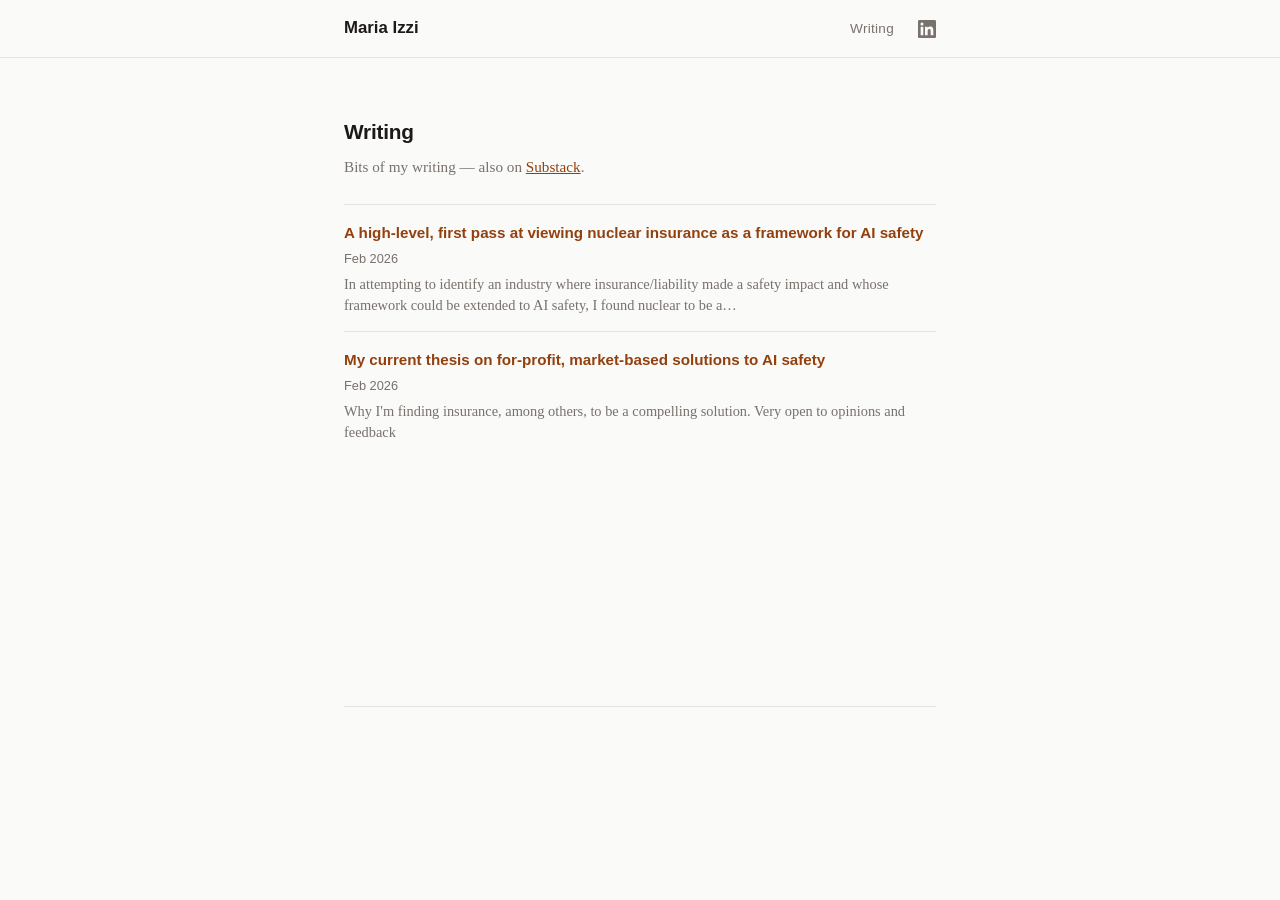
==== writing.html @ d12807e5 "edited bio" ====
<!DOCTYPE html>
<html lang="en">
<head>
    <meta charset="UTF-8">
    <meta name="viewport" content="width=device-width, initial-scale=1.0">
    <title>Writing — Maria Izzi</title>
    <link rel="stylesheet" href="style.css">
</head>
<body>

<nav>
    <div class="nav-inner">
        <a href="index.html" class="nav-name">Maria Izzi</a>
        <div class="nav-links">
            <a href="writing.html">Writing</a>
            <a href="https://www.linkedin.com/in/maria-izzi/" class="nav-linkedin" target="_blank" rel="noopener" aria-label="LinkedIn">
                <svg xmlns="http://www.w3.org/2000/svg" width="18" height="18" viewBox="0 0 24 24" fill="currentColor">
                    <path d="M20.447 20.452h-3.554v-5.569c0-1.328-.027-3.037-1.852-3.037-1.853 0-2.136 1.445-2.136 2.939v5.667H9.351V9h3.414v1.561h.046c.477-.9 1.637-1.85 3.37-1.85 3.601 0 4.267 2.37 4.267 5.455v6.286zM5.337 7.433a2.062 2.062 0 0 1-2.063-2.065 2.064 2.064 0 1 1 2.063 2.065zm1.782 13.019H3.555V9h3.564v11.452zM22.225 0H1.771C.792 0 0 .774 0 1.729v20.542C0 23.227.792 24 1.771 24h20.451C23.2 24 24 23.227 24 22.271V1.729C24 .774 23.2 0 22.222 0h.003z"/>
                </svg>
            </a>
        </div>
    </div>
</nav>

<main>

    <!-- ===== WRITING ===== -->
    <section id="writing">
        <h2>Writing</h2>
        <p class="section-intro">Bits of my writing — also on <a href="https://izzimaria.substack.com/">Substack</a>.</p>

        <!-- Posts loaded automatically from posts.json -->
        <div class="substack-feed-embed"
             data-substack-url="izzimaria.substack.com"
             data-posts="10"
             data-show-images="false"
             data-show-dates="true">
        </div>

        <!-- Substack subscribe embed -->
        <div class="substack-embed">
            <iframe src="https://izzimaria.substack.com/embed" width="100%" height="150" frameborder="0" scrolling="no"></iframe>
        </div>
    </section>

    <script src="embed-substack-rss.js"></script>

</main>

</body>
</html>
---- style.css ----
/* ========================================
   PERSONAL SITE — STYLE
   Edit colors/fonts below to customize.
   ======================================== */

:root {
    --color-bg: #fafaf9;
    --color-text: #1c1917;
    --color-muted: #78716c;
    --color-accent: #b45309;
    --color-link: #92400e;
    --color-border: #e7e5e4;
    --font-body: 'Georgia', 'Times New Roman', serif;
    --font-heading: -apple-system, 'Segoe UI', Helvetica, Arial, sans-serif;
    --max-width: 640px;
}

/* Reset */
*, *::before, *::after {
    margin: 0;
    padding: 0;
    box-sizing: border-box;
}

body {
    font-family: var(--font-body);
    background: var(--color-bg);
    color: var(--color-text);
    line-height: 1.7;
    font-size: 17px;
    -webkit-font-smoothing: antialiased;
}

/* Nav */
nav {
    position: sticky;
    top: 0;
    background: var(--color-bg);
    border-bottom: 1px solid var(--color-border);
    z-index: 10;
}

.nav-inner {
    max-width: var(--max-width);
    margin: 0 auto;
    padding: 0.9rem 1.5rem;
    display: flex;
    justify-content: space-between;
    align-items: center;
}

.nav-name {
    font-family: var(--font-heading);
    font-weight: 700;
    font-size: 1.05rem;
    text-decoration: none;
    color: var(--color-text);
}

.nav-links {
    display: flex;
    gap: 1.5rem;
}

.nav-links a {
    font-family: var(--font-heading);
    font-size: 0.85rem;
    text-decoration: none;
    color: var(--color-muted);
    letter-spacing: 0.02em;
    transition: color 0.2s;
}

.nav-links a:hover {
    color: var(--color-text);
}

.nav-linkedin {
    display: flex;
    align-items: center;
    color: var(--color-muted);
    transition: color 0.2s;
}

.nav-linkedin:hover {
    color: var(--color-text);
}

/* Main */
main {
    max-width: var(--max-width);
    margin: 0 auto;
    padding: 0 1.5rem;
}

section {
    padding: 3.5rem 0;
    border-bottom: 1px solid var(--color-border);
}

section:last-child {
    border-bottom: none;
}

h1 {
    font-family: var(--font-heading);
    font-size: 2rem;
    font-weight: 700;
    margin-bottom: 0.4rem;
    letter-spacing: -0.02em;
}

h2 {
    font-family: var(--font-heading);
    font-size: 1.3rem;
    font-weight: 700;
    margin-bottom: 0.3rem;
    letter-spacing: -0.01em;
}

/* About header with photo */
.about-header {
    display: flex;
    align-items: center;
    gap: 1.5rem;
    margin-bottom: 1.5rem;
}

.headshot {
    width: 110px;
    height: 110px;
    border-radius: 50%;
    object-fit: cover;
    flex-shrink: 0;
}

.about-header h1 {
    margin-bottom: 0.3rem;
}

.tagline {
    font-size: 1.1rem;
    color: var(--color-muted);
    margin-bottom: 0;
}

.bio p {
    margin-bottom: 1rem;
}

.section-intro {
    color: var(--color-muted);
    margin-bottom: 1.5rem;
    font-size: 0.95rem;
}

/* Item lists (research & writing) */
.item-list {
    list-style: none;
}

.item-list li {
    display: flex;
    gap: 1.2rem;
    padding: 0.9rem 0;
    border-top: 1px solid var(--color-border);
    align-items: baseline;
}

.item-date {
    font-family: var(--font-heading);
    font-size: 0.8rem;
    color: var(--color-muted);
    min-width: 5rem;
    flex-shrink: 0;
}

.item-title {
    font-family: var(--font-heading);
    font-weight: 600;
    font-size: 0.95rem;
    color: var(--color-link);
    text-decoration: none;
    transition: color 0.2s;
}

.item-title:hover {
    color: var(--color-accent);
    text-decoration: underline;
}

.item-desc {
    font-size: 0.9rem;
    color: var(--color-muted);
    margin-top: 0.25rem;
    line-height: 1.5;
}

/* Links */
a {
    color: var(--color-link);
    transition: color 0.2s;
}

a:hover {
    color: var(--color-accent);
}

/* Substack feed cards */
.substack-feed-embed {
    display: grid;
    gap: 0;
}

.substack-card {
    display: block;
    text-decoration: none;
    color: inherit;
    padding: 0.9rem 0;
    border-top: 1px solid var(--color-border);
    transition: background 0.15s;
}

.substack-card:hover {
    background: rgba(0, 0, 0, 0.02);
}

.substack-post {
    display: flex;
    gap: 1rem;
    align-items: flex-start;
}

.substack-thumbnail {
    width: 100px;
    height: 100px;
    object-fit: cover;
    border-radius: 6px;
    flex-shrink: 0;
}

.substack-title {
    font-family: var(--font-heading);
    font-weight: 600;
    font-size: 0.95rem;
    color: var(--color-link);
    margin: 0;
    transition: color 0.2s;
}

.substack-card:hover .substack-title {
    color: var(--color-accent);
}

.substack-date {
    font-family: var(--font-heading);
    font-size: 0.8rem;
    color: var(--color-muted);
    margin-top: 0.15rem;
}

.substack-desc {
    font-size: 0.9rem;
    color: var(--color-muted);
    margin-top: 0.25rem;
    line-height: 1.5;
}

.substack-skeleton {
    color: var(--color-muted);
    font-size: 0.9rem;
    padding: 1rem 0;
}

.substack-error {
    color: var(--color-muted);
    font-size: 0.9rem;
}

.substack-error a {
    color: var(--color-link);
}

/* Substack subscribe embed */
.substack-embed {
    margin-top: 2rem;
    border-radius: 6px;
    overflow: hidden;
}

/* Contact / social */
#contact p {
    margin-bottom: 1rem;
}

.social-links {
    display: flex;
    gap: 1.5rem;
}

.social-links a {
    font-family: var(--font-heading);
    font-size: 0.9rem;
    text-decoration: none;
    color: var(--color-muted);
    border-bottom: 1px solid var(--color-border);
    padding-bottom: 1px;
    transition: color 0.2s, border-color 0.2s;
}

.social-links a:hover {
    color: var(--color-text);
    border-color: var(--color-text);
}

/* Footer */
footer {
    max-width: var(--max-width);
    margin: 0 auto;
    padding: 2rem 1.5rem;
    text-align: center;
}

footer p {
    font-family: var(--font-heading);
    font-size: 0.8rem;
    color: var(--color-muted);
}

/* Mobile */
@media (max-width: 600px) {
    body {
        font-size: 16px;
    }

    h1 {
        font-size: 1.6rem;
    }

    .about-header {
        flex-direction: column;
        text-align: center;
    }

    .nav-links {
        gap: 1rem;
    }

    .item-list li {
        flex-direction: column;
        gap: 0.2rem;
    }

    .item-date {
        min-width: auto;
    }

    section {
        padding: 2.5rem 0;
    }
}
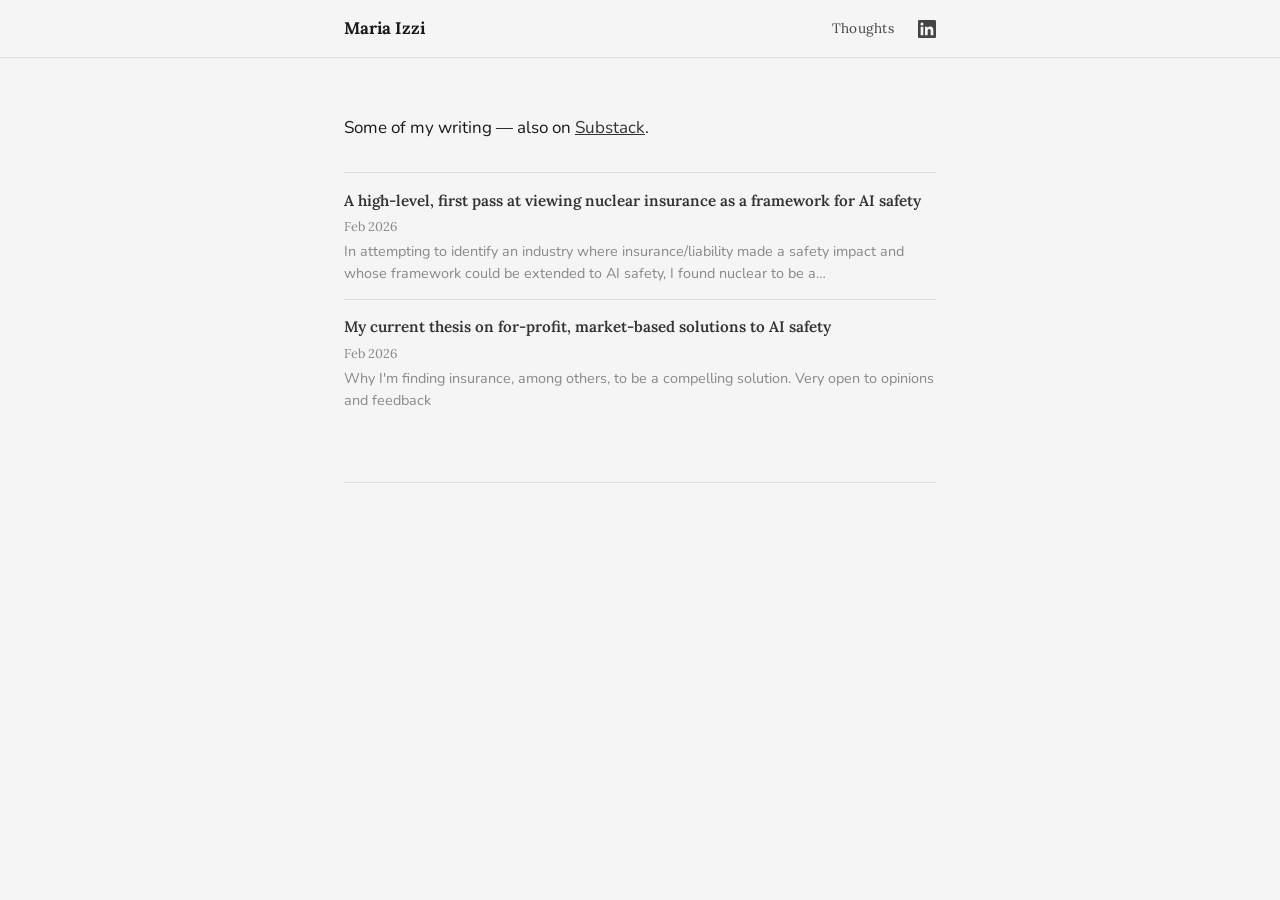
==== commit fcac4ba2: "color edits" ====
--- a/writing.html
+++ b/writing.html
@@ -3,7 +3,10 @@
 <head>
     <meta charset="UTF-8">
     <meta name="viewport" content="width=device-width, initial-scale=1.0">
-    <title>Writing — Maria Izzi</title>
+    <title>Thoughts — Maria Izzi</title>
+    <link rel="preconnect" href="https://fonts.googleapis.com">
+    <link rel="preconnect" href="https://fonts.gstatic.com" crossorigin>
+    <link href="https://fonts.googleapis.com/css2?family=Lora:wght@400;600;700&family=Nunito:wght@400;500;600;700&display=swap" rel="stylesheet">
     <link rel="stylesheet" href="style.css">
 </head>
 <body>
@@ -12,7 +15,7 @@
     <div class="nav-inner">
         <a href="index.html" class="nav-name">Maria Izzi</a>
         <div class="nav-links">
-            <a href="writing.html">Writing</a>
+            <a href="writing.html">Thoughts</a>
             <a href="https://www.linkedin.com/in/maria-izzi/" class="nav-linkedin" target="_blank" rel="noopener" aria-label="LinkedIn">
                 <svg xmlns="http://www.w3.org/2000/svg" width="18" height="18" viewBox="0 0 24 24" fill="currentColor">
                     <path d="M20.447 20.452h-3.554v-5.569c0-1.328-.027-3.037-1.852-3.037-1.853 0-2.136 1.445-2.136 2.939v5.667H9.351V9h3.414v1.561h.046c.477-.9 1.637-1.85 3.37-1.85 3.601 0 4.267 2.37 4.267 5.455v6.286zM5.337 7.433a2.062 2.062 0 0 1-2.063-2.065 2.064 2.064 0 1 1 2.063 2.065zm1.782 13.019H3.555V9h3.564v11.452zM22.225 0H1.771C.792 0 0 .774 0 1.729v20.542C0 23.227.792 24 1.771 24h20.451C23.2 24 24 23.227 24 22.271V1.729C24 .774 23.2 0 22.222 0h.003z"/>
@@ -26,8 +29,8 @@
 
     <!-- ===== WRITING ===== -->
     <section id="writing">
-        <h2>Writing</h2>
-        <p class="section-intro">Bits of my writing — also on <a href="https://izzimaria.substack.com/">Substack</a>.</p>
+        <p>Some of my writing — also on <a href="https://izzimaria.substack.com/">Substack</a>.</p>
+        <br>
 
         <!-- Posts loaded automatically from posts.json -->
         <div class="substack-feed-embed"
@@ -37,10 +40,6 @@
              data-show-dates="true">
         </div>
 
-        <!-- Substack subscribe embed -->
-        <div class="substack-embed">
-            <iframe src="https://izzimaria.substack.com/embed" width="100%" height="150" frameborder="0" scrolling="no"></iframe>
-        </div>
     </section>
 
     <script src="embed-substack-rss.js"></script>
--- a/style.css
+++ b/style.css
@@ -4,14 +4,14 @@
    ======================================== */
 
 :root {
-    --color-bg: #fafaf9;
-    --color-text: #1c1917;
-    --color-muted: #78716c;
-    --color-accent: #b45309;
-    --color-link: #92400e;
-    --color-border: #e7e5e4;
-    --font-body: 'Georgia', 'Times New Roman', serif;
-    --font-heading: -apple-system, 'Segoe UI', Helvetica, Arial, sans-serif;
+    --color-bg: #f5f5f5;
+    --color-text: #1a1a1a;
+    --color-muted: #888888;
+    --color-accent: #444444;
+    --color-link: #333333;
+    --color-border: #e0e0e0;
+    --font-body: 'Nunito', 'Helvetica Neue', Arial, sans-serif;
+    --font-heading: 'Lora', 'Georgia', serif;
     --max-width: 640px;
 }
 
@@ -66,7 +66,7 @@
     font-family: var(--font-heading);
     font-size: 0.85rem;
     text-decoration: none;
-    color: var(--color-muted);
+    color: #444444;
     letter-spacing: 0.02em;
     transition: color 0.2s;
 }
@@ -108,6 +108,7 @@
     font-weight: 700;
     margin-bottom: 0.4rem;
     letter-spacing: -0.02em;
+    color: #000000;
 }
 
 h2 {
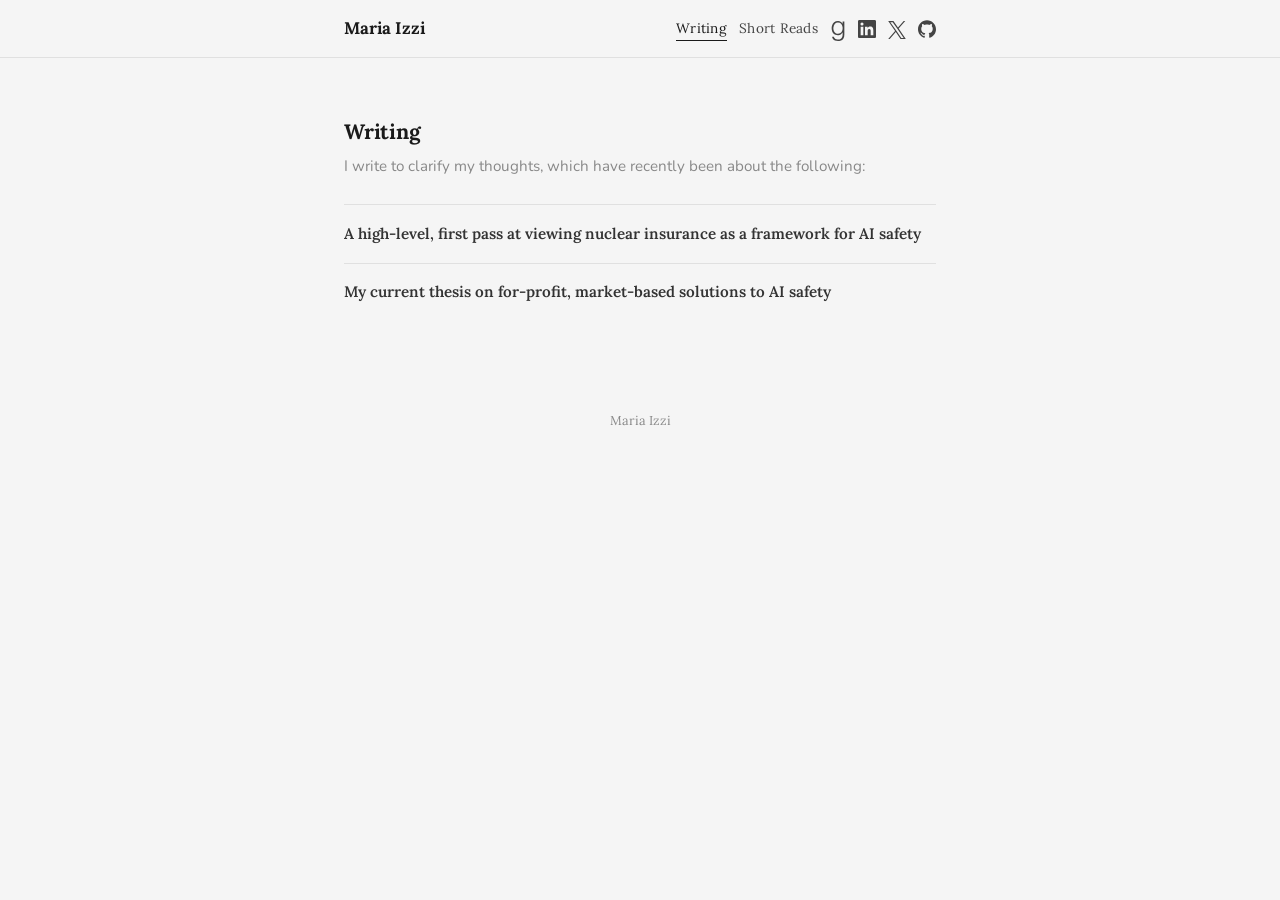
==== commit 0bec2142: "added github for paper annotations" ====
--- a/writing.html
+++ b/writing.html
@@ -3,7 +3,7 @@
 <head>
     <meta charset="UTF-8">
     <meta name="viewport" content="width=device-width, initial-scale=1.0">
-    <title>Thoughts — Maria Izzi</title>
+    <title>Writing — Maria Izzi</title>
     <link rel="preconnect" href="https://fonts.googleapis.com">
     <link rel="preconnect" href="https://fonts.gstatic.com" crossorigin>
     <link href="https://fonts.googleapis.com/css2?family=Lora:wght@400;600;700&family=Nunito:wght@400;500;600;700&display=swap" rel="stylesheet">
@@ -14,11 +14,29 @@
 <nav>
     <div class="nav-inner">
         <a href="index.html" class="nav-name">Maria Izzi</a>
-        <div class="nav-links">
-            <a href="writing.html">Thoughts</a>
+        <div class="nav-links" style="display: flex; gap: 12px; align-items: center;">
+            <a href="writing.html" class="active">Writing</a>
+            <a href="https://github.com/izzimaria/paper-notes/blob/main/README.md" class="nav-papers" target="_blank" rel="noopener" aria-label="Papers">
+                Short Reads
+            </a>
+            <a href="https://www.goodreads.com/user/show/192901467-maria" class="nav-goodreads" target="_blank" rel="noopener" aria-label="Goodreads">
+                <svg xmlns="http://www.w3.org/2000/svg" width="16" height="20" viewBox="0 0 384 512" fill="currentColor" style="margin-top: 4px;">
+                    <path d="M42.6 403.3h2.8c12.7 0 25.5 0 38.2.1 1.6 0 3.1-.4 3.6 2.1 7.1 34.9 30 54.6 62.9 63.9 26.9 7.6 54.1 7.8 81.3 1.8 33.8-7.4 56-28.3 68-60.4 8-21.5 10.7-43.8 11-66.5.1-5.8.3-47-.2-52.8l-.9-.3c-.8 1.5-1.7 2.9-2.5 4.4-22.1 43.1-61.3 67.4-105.4 69.1-103 4-169.4-57-172-176.2-.5-23.7 1.8-46.9 8.3-69.7C58.3 47.7 112.3.6 191.6 0c61.3-.4 101.5 38.7 116.2 70.3.5 1.1 1.3 2.3 2.4 1.9V10.6h44.3c0 280.3.1 332.2.1 332.2-.1 78.5-26.7 143.7-103 162.2-69.5 16.9-159 4.8-196-57.2-8-13.5-11.8-28.3-13-44.5zM188.9 36.5c-52.5-.5-108.5 40.7-115 133.8-4.1 59 14.8 122.2 71.5 148.6 27.6 12.9 74.3 15 108.3-8.7 47.6-33.2 62.7-97 54.8-154-9.7-71.1-47.8-120-119.6-119.7z"/>
+                </svg>
+            </a>
             <a href="https://www.linkedin.com/in/maria-izzi/" class="nav-linkedin" target="_blank" rel="noopener" aria-label="LinkedIn">
                 <svg xmlns="http://www.w3.org/2000/svg" width="18" height="18" viewBox="0 0 24 24" fill="currentColor">
                     <path d="M20.447 20.452h-3.554v-5.569c0-1.328-.027-3.037-1.852-3.037-1.853 0-2.136 1.445-2.136 2.939v5.667H9.351V9h3.414v1.561h.046c.477-.9 1.637-1.85 3.37-1.85 3.601 0 4.267 2.37 4.267 5.455v6.286zM5.337 7.433a2.062 2.062 0 0 1-2.063-2.065 2.064 2.064 0 1 1 2.063 2.065zm1.782 13.019H3.555V9h3.564v11.452zM22.225 0H1.771C.792 0 0 .774 0 1.729v20.542C0 23.227.792 24 1.771 24h20.451C23.2 24 24 23.227 24 22.271V1.729C24 .774 23.2 0 22.222 0h.003z"/>
+                </svg>
+            </a>
+            <a href="https://x.com/mariaizzi_" class="nav-x" target="_blank" rel="noopener" aria-label="X">
+                <svg xmlns="http://www.w3.org/2000/svg" width="18" height="18" viewBox="0 0 24 24" fill="currentColor" style="margin-top: 2px;">
+                    <path d="M14.234 10.162 22.977 0h-2.072l-7.591 8.824L7.251 0H.258l9.168 13.343L.258 24H2.33l8.016-9.318L16.749 24h6.993zm-2.837 3.299-.929-1.329L3.076 1.56h3.182l5.965 8.532.929 1.329 7.754 11.09h-3.182z"/>
+                </svg>
+            </a>
+            <a href="https://github.com/izzimaria" class="nav-github" target="_blank" rel="noopener" aria-label="GitHub">
+                <svg xmlns="http://www.w3.org/2000/svg" width="18" height="18" viewBox="0 0 24 24" fill="currentColor">
+                    <path d="M12 .297c-6.63 0-12 5.373-12 12 0 5.303 3.438 9.8 8.205 11.385.6.113.82-.258.82-.577 0-.285-.01-1.04-.015-2.04-3.338.724-4.042-1.61-4.042-1.61C4.422 18.07 3.633 17.7 3.633 17.7c-1.087-.744.084-.729.084-.729 1.205.084 1.838 1.236 1.838 1.236 1.07 1.835 2.809 1.305 3.495.998.108-.776.417-1.305.76-1.605-2.665-.3-5.466-1.332-5.466-5.93 0-1.31.465-2.38 1.235-3.22-.135-.303-.54-1.523.105-3.176 0 0 1.005-.322 3.3 1.23.96-.267 1.98-.399 3-.405 1.02.006 2.04.138 3 .405 2.28-1.552 3.285-1.23 3.285-1.23.645 1.653.24 2.873.12 3.176.765.84 1.23 1.91 1.23 3.22 0 4.61-2.805 5.625-5.475 5.92.42.36.81 1.096.81 2.22 0 1.606-.015 2.896-.015 3.286 0 .315.21.69.825.57C20.565 22.092 24 17.592 24 12.297c0-6.627-5.373-12-12-12"/>
                 </svg>
             </a>
         </div>
@@ -29,22 +47,31 @@
 
     <!-- ===== WRITING ===== -->
     <section id="writing">
-        <p>Some of my writing — also on <a href="https://izzimaria.substack.com/">Substack</a>.</p>
-        <br>
+        <h2>Writing</h2>
+        <p class="section-intro">
+            I write to clarify my thoughts, which have recently been about the following:
+        </p>
 
-        <!-- Posts loaded automatically from posts.json -->
-        <div class="substack-feed-embed"
-             data-substack-url="izzimaria.substack.com"
-             data-posts="10"
-             data-show-images="false"
-             data-show-dates="true">
-        </div>
+        <ul class="item-list">
+            <li>
+                <div>
+                    <a class="item-title" href="https://izzimaria.substack.com/p/a-high-level-first-pass-proposal" target="_blank" rel="noopener">A high-level, first pass at viewing nuclear insurance as a framework for AI safety</a>
+                </div>
+            </li>
 
+            <li>
+                <div>
+                    <a class="item-title" href="https://izzimaria.substack.com/p/my-current-thesis-on-for-profit-market" target="_blank" rel="noopener">My current thesis on for-profit, market-based solutions to AI safety</a>
+                </div>
+            </li>
+        </ul>
     </section>
-
-    <script src="embed-substack-rss.js"></script>
 
 </main>
 
+<footer>
+    <p>Maria Izzi</p>
+</footer>
+
 </body>
 </html>
--- a/style.css
+++ b/style.css
@@ -75,14 +75,19 @@
     color: var(--color-text);
 }
 
-.nav-linkedin {
+.nav-links a.active {
+    color: var(--color-text);
+    border-bottom: 1px solid var(--color-text);
+}
+
+.nav-linkedin, .nav-goodreads, .nav-x, .nav-github {
     display: flex;
     align-items: center;
     color: var(--color-muted);
     transition: color 0.2s;
 }
 
-.nav-linkedin:hover {
+.nav-linkedin:hover, .nav-goodreads:hover, .nav-x:hover, .nav-github:hover {
     color: var(--color-text);
 }
 
